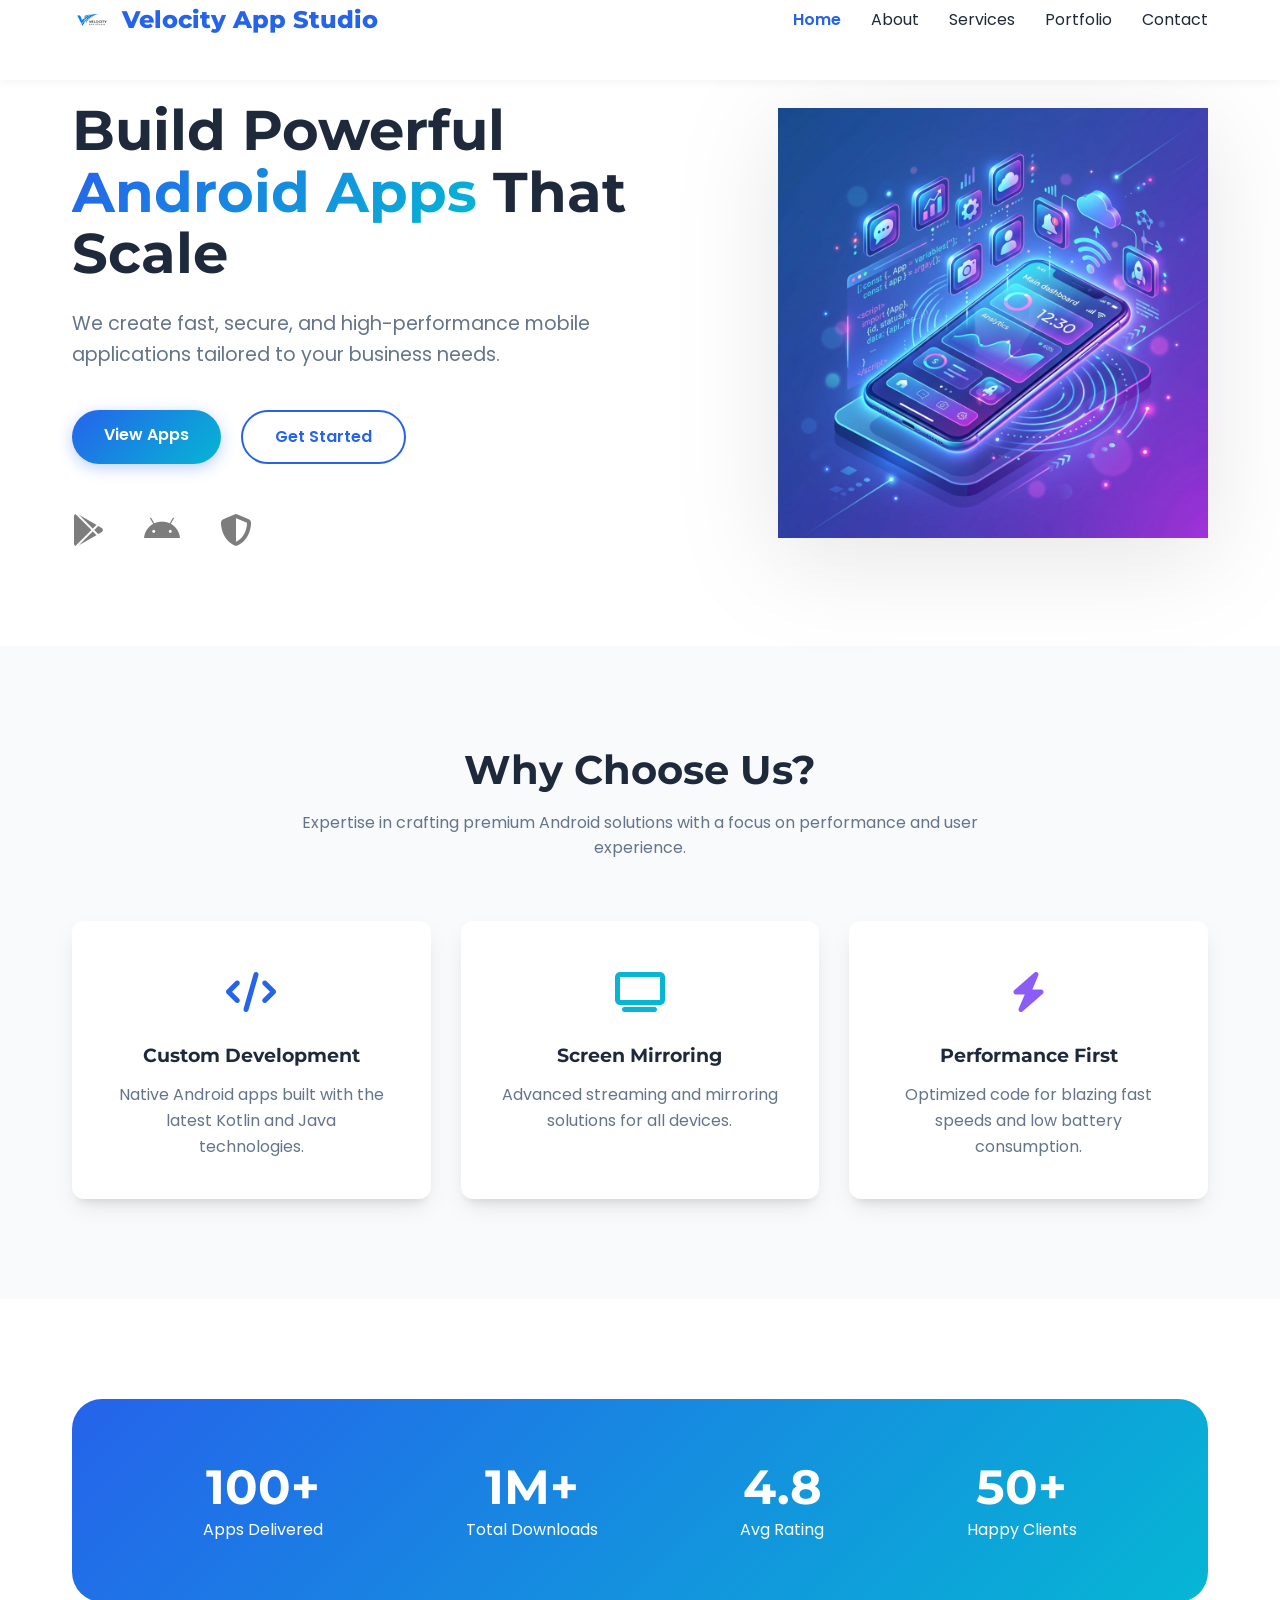
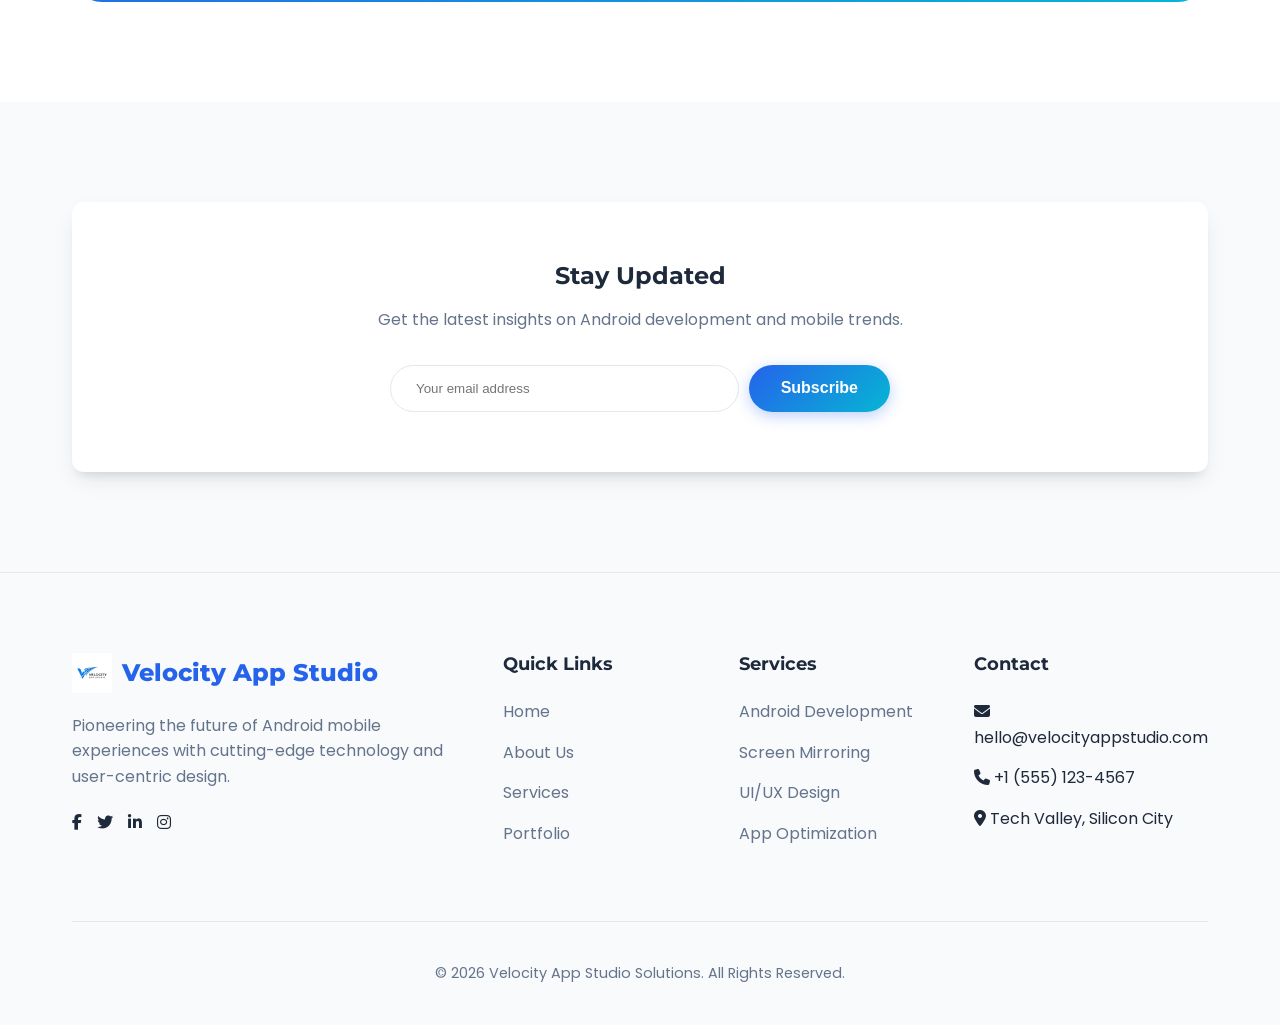
==== index.html @ 6c895ee3 "Initial commit for Velocity App Studio" ====
<!DOCTYPE html>
<html lang="en">
<head>
    <meta charset="UTF-8">
    <meta name="viewport" content="width=device-width, initial-scale=1.0">
    <title>Velocity App Studio | Premium Android App Development Solutions</title>
    <meta name="description" content="We create fast, secure, and high-performance Android applications. Specialists in mobile utility apps and screen mirroring solutions.">
    
    <!-- Fonts -->
    <link rel="preconnect" href="https://fonts.googleapis.com">
    <link rel="preconnect" href="https://fonts.gstatic.com" crossorigin>
    <link href="https://fonts.googleapis.com/css2?family=Montserrat:wght@700;800&family=Poppins:wght@300;400;500;600&display=swap" rel="stylesheet">
    
    <!-- Styles -->
    <link rel="stylesheet" href="css/style.css">
    
    <!-- Icons -->
    <link rel="stylesheet" href="https://cdnjs.cloudflare.com/ajax/libs/font-awesome/6.4.0/css/all.min.css">
</head>
<body>

    <header>
        <div class="container">
            <nav>
                <a href="index.html" class="logo">
                    <img src="images/logo.png" alt="Velocity App Studio Logo">
                    <span>Velocity App Studio</span>
                </a>
                <ul class="nav-links">
                    <li><a href="index.html" class="active">Home</a></li>
                    <li><a href="about.html">About</a></li>
                    <li><a href="services.html">Services</a></li>
                    <li><a href="portfolio.html">Portfolio</a></li>
                    <li><a href="contact.html">Contact</a></li>
                </ul>
                <div class="mobile-toggle">
                    <i class="fas fa-bars"></i>
                </div>
            </nav>
        </div>
    </header>

    <main>
        <!-- Hero Section -->
        <section class="hero section">
            <div class="container">
                <div class="hero-grid" style="display: grid; grid-template-columns: 1.2fr 0.8fr; align-items: center; gap: 60px;">
                    <div class="hero-content">
                        <h1 style="font-size: 3.5rem; margin-bottom: 1.5rem; line-height: 1.1;">Build Powerful <span style="color: var(--primary); background: linear-gradient(135deg, var(--primary), var(--secondary)); -webkit-background-clip: text; -webkit-text-fill-color: transparent;">Android Apps</span> That Scale</h1>
                        <p style="font-size: 1.2rem; color: var(--text-muted); margin-bottom: 2.5rem; max-width: 600px;">We create fast, secure, and high-performance mobile applications tailored to your business needs.</p>
                        <div class="hero-btns" style="display: flex; gap: 20px;">
                            <a href="portfolio.html" class="btn btn-primary">View Apps</a>
                            <a href="contact.html" class="btn btn-outline">Get Started</a>
                        </div>
                        <div class="trust-badges" style="margin-top: 50px; display: flex; gap: 40px; align-items: center; filter: grayscale(1); opacity: 0.6;">
                            <i class="fab fa-google-play fa-2x"></i>
                            <i class="fab fa-android fa-2x"></i>
                            <i class="fas fa-shield-alt fa-2x"></i>
                        </div>
                    </div>
                    <div class="hero-image">
                        <img src="images/hero.png" alt="App Development Illustration" style="width: 100%; filter: drop-shadow(0 20px 50px rgba(0,0,0,0.1));">
                    </div>
                </div>
            </div>
        </section>

        <!-- Features Section -->
        <section class="features section" style="background-color: var(--bg-alt);">
            <div class="container">
                <div class="section-header" style="text-align: center; margin-bottom: 60px;">
                    <h2 style="font-size: 2.5rem; margin-bottom: 1rem;">Why Choose Us?</h2>
                    <p style="color: var(--text-muted); max-width: 700px; margin: 0 auto;">Expertise in crafting premium Android solutions with a focus on performance and user experience.</p>
                </div>
                <div class="features-grid" style="display: grid; grid-template-columns: repeat(auto-fit, minmax(280px, 1fr)); gap: 30px;">
                    <div class="feature-card reveal" style="background: white; padding: 40px; border-radius: var(--radius); box-shadow: var(--card-shadow); text-align: center;">
                        <div class="feature-icon" style="font-size: 2.5rem; color: var(--primary); margin-bottom: 20px;">
                            <i class="fas fa-code"></i>
                        </div>
                        <h3>Custom Development</h3>
                        <p style="color: var(--text-muted); margin-top: 15px;">Native Android apps built with the latest Kotlin and Java technologies.</p>
                    </div>
                    <div class="feature-card reveal" style="background: white; padding: 40px; border-radius: var(--radius); box-shadow: var(--card-shadow); text-align: center;">
                        <div class="feature-icon" style="font-size: 2.5rem; color: var(--secondary); margin-bottom: 20px;">
                            <i class="fas fa-tv"></i>
                        </div>
                        <h3>Screen Mirroring</h3>
                        <p style="color: var(--text-muted); margin-top: 15px;">Advanced streaming and mirroring solutions for all devices.</p>
                    </div>
                    <div class="feature-card reveal" style="background: white; padding: 40px; border-radius: var(--radius); box-shadow: var(--card-shadow); text-align: center;">
                        <div class="feature-icon" style="font-size: 2.5rem; color: var(--accent); margin-bottom: 20px;">
                            <i class="fas fa-bolt"></i>
                        </div>
                        <h3>Performance First</h3>
                        <p style="color: var(--text-muted); margin-top: 15px;">Optimized code for blazing fast speeds and low battery consumption.</p>
                    </div>
                </div>
            </div>
        </section>

        <!-- Stats Section -->
        <section class="stats section">
            <div class="container">
                <div style="display: flex; justify-content: space-around; text-align: center; background: linear-gradient(135deg, var(--primary), var(--secondary)); padding: 60px; border-radius: 30px; color: white;">
                    <div class="stat-item">
                        <h2 style="font-size: 3rem; color: white;">100+</h2>
                        <p>Apps Delivered</p>
                    </div>
                    <div class="stat-item">
                        <h2 style="font-size: 3rem; color: white;">1M+</h2>
                        <p>Total Downloads</p>
                    </div>
                    <div class="stat-item">
                        <h2 style="font-size: 3rem; color: white;">4.8</h2>
                        <p>Avg Rating</p>
                    </div>
                    <div class="stat-item">
                        <h2 style="font-size: 3rem; color: white;">50+</h2>
                        <p>Happy Clients</p>
                    </div>
                </div>
            </div>
        </section>

        <!-- Newsletter -->
        <section class="newsletter section" style="background: var(--bg-alt);">
            <div class="container">
                <div style="background: white; padding: 60px; border-radius: var(--radius); box-shadow: var(--card-shadow); display: flex; flex-direction: column; align-items: center; text-align: center;">
                    <h2 style="margin-bottom: 1rem;">Stay Updated</h2>
                    <p style="color: var(--text-muted); margin-bottom: 2rem;">Get the latest insights on Android development and mobile trends.</p>
                    <form style="display: flex; gap: 10px; width: 100%; max-width: 500px;">
                        <input type="email" placeholder="Your email address" style="flex: 1; padding: 15px 25px; border-radius: 50px; border: 1px solid #e2e8f0; outline: none;">
                        <button type="submit" class="btn btn-primary">Subscribe</button>
                    </form>
                </div>
            </div>
        </section>
    </main>

    <footer>
        <div class="container">
            <div class="footer-grid">
                <div class="footer-brand">
                    <a href="index.html" class="logo">
                        <img src="images/logo.png" alt="Velocity App Studio Logo">
                        <span>Velocity App Studio</span>
                    </a>
                    <p>Pioneering the future of Android mobile experiences with cutting-edge technology and user-centric design.</p>
                    <div class="social-links" style="display: flex; gap: 15px;">
                        <a href="#"><i class="fab fa-facebook-f"></i></a>
                        <a href="#"><i class="fab fa-twitter"></i></a>
                        <a href="#"><i class="fab fa-linkedin-in"></i></a>
                        <a href="#"><i class="fab fa-instagram"></i></a>
                    </div>
                </div>
                <div class="footer-links">
                    <h4>Quick Links</h4>
                    <ul>
                        <li><a href="index.html">Home</a></li>
                        <li><a href="about.html">About Us</a></li>
                        <li><a href="services.html">Services</a></li>
                        <li><a href="portfolio.html">Portfolio</a></li>
                    </ul>
                </div>
                <div class="footer-links">
                    <h4>Services</h4>
                    <ul>
                        <li><a href="#">Android Development</a></li>
                        <li><a href="#">Screen Mirroring</a></li>
                        <li><a href="#">UI/UX Design</a></li>
                        <li><a href="#">App Optimization</a></li>
                    </ul>
                </div>
                <div class="footer-links">
                    <h4>Contact</h4>
                    <ul>
                        <li><i class="fas fa-envelope"></i> hello@velocityappstudio.com</li>
                        <li><i class="fas fa-phone"></i> +1 (555) 123-4567</li>
                        <li><i class="fas fa-map-marker-alt"></i> Tech Valley, Silicon City</li>
                    </ul>
                </div>
            </div>
            <div class="footer-bottom">
                <p>&copy; 2026 Velocity App Studio Solutions. All Rights Reserved.</p>
            </div>
        </div>
    </footer>

    <script src="js/main.js"></script>
</body>
</html>
---- css/style.css ----
/* 
  Velocity App Studio - Modern App Development Agency
  Design System & Global Styles
*/

:root {
    --primary: #2563eb;
    --primary-dark: #1d4ed8;
    --secondary: #06b6d4;
    --accent: #8b5cf6;
    --bg-light: #ffffff;
    --bg-alt: #f8fafc;
    --text-main: #1e293b;
    --text-muted: #64748b;
    --white: #ffffff;
    --card-shadow: 0 10px 25px -5px rgba(0, 0, 0, 0.1), 0 8px 10px -6px rgba(0, 0, 0, 0.1);
    --header-height: 80px;
    --radius: 12px;
    --font-heading: 'Montserrat', sans-serif;
    --font-body: 'Poppins', sans-serif;
    --transition: all 0.3s cubic-bezier(0.4, 0, 0.2, 1);
}

* {
    margin: 0;
    padding: 0;
    box-sizing: border-box;
}

html {
    scroll-behavior: smooth;
}

body {
    font-family: var(--font-body);
    color: var(--text-main);
    background-color: var(--bg-light);
    line-height: 1.6;
    overflow-x: hidden;
}

h1, h2, h3, h4, h5, h6 {
    font-family: var(--font-heading);
    font-weight: 700;
    color: var(--text-main);
    line-height: 1.2;
}

a {
    text-decoration: none;
    color: inherit;
    transition: var(--transition);
}

ul {
    list-style: none;
}

img {
    max-width: 100%;
    height: auto;
    display: block;
}

.container {
    max-width: 1200px;
    margin: 0 auto;
    padding: 0 2rem;
}

.section {
    padding: 100px 0;
}

.btn {
    display: inline-block;
    padding: 12px 32px;
    border-radius: 50px;
    font-weight: 600;
    cursor: pointer;
    transition: var(--transition);
    border: none;
    font-size: 1rem;
}

.btn-primary {
    background: linear-gradient(135deg, var(--primary), var(--secondary));
    color: var(--white);
    box-shadow: 0 4px 15px rgba(37, 99, 235, 0.3);
}

.btn-primary:hover {
    transform: translateY(-2px);
    box-shadow: 0 8px 20px rgba(37, 99, 235, 0.4);
}

.btn-outline {
    background: transparent;
    border: 2px solid var(--primary);
    color: var(--primary);
}

.btn-outline:hover {
    background: var(--primary);
    color: var(--white);
}

/* Navbar */
header {
    height: var(--header-height);
    background: rgba(255, 255, 255, 0.9);
    backdrop-filter: blur(10px);
    position: fixed;
    top: 0;
    left: 0;
    width: 100%;
    z-index: 1000;
    box-shadow: 0 2px 10px rgba(0,0,0,0.05);
}

nav {
    display: flex;
    justify-content: space-between;
    align-items: center;
    height: 100%;
}

.logo {
    display: flex;
    align-items: center;
    gap: 10px;
    font-size: 1.5rem;
    font-weight: 800;
    color: var(--primary);
    font-family: var(--font-heading);
}

.logo img {
    height: 40px;
}

.nav-links {
    display: flex;
    gap: 30px;
}

.nav-links a:hover {
    color: var(--primary);
}

.nav-links a.active {
    color: var(--primary);
    font-weight: 600;
}

.mobile-toggle {
    display: none;
}

/* Footer */
footer {
    background: var(--bg-alt);
    padding: 80px 0 40px;
    border-top: 1px solid #e2e8f0;
}

.footer-grid {
    display: grid;
    grid-template-columns: 2fr 1fr 1fr 1fr;
    gap: 40px;
    margin-bottom: 60px;
}

.footer-brand p {
    margin: 20px 0;
    color: var(--text-muted);
}

.footer-links h4 {
    margin-bottom: 25px;
    font-size: 1.1rem;
}

.footer-links ul li {
    margin-bottom: 15px;
}

.footer-links ul li a {
    color: var(--text-muted);
}

.footer-links ul li a:hover {
    color: var(--primary);
    padding-left: 5px;
}

.footer-bottom {
    text-align: center;
    padding-top: 40px;
    border-top: 1px solid #e2e8f0;
    color: var(--text-muted);
    font-size: 0.9rem;
}

/* Animations */
.reveal {
    opacity: 0;
    transform: translateY(30px);
    transition: all 0.8s ease-out;
}

.reveal.active {
    opacity: 1;
    transform: translateY(0);
}

@media (max-width: 768px) {
    .nav-links {
        display: none;
    }
    
    .mobile-toggle {
        display: block;
        font-size: 1.5rem;
    }

    .footer-grid {
        grid-template-columns: 1fr 1fr;
    }
}

@media (max-width: 480px) {
    .footer-grid {
        grid-template-columns: 1fr;
    }
}
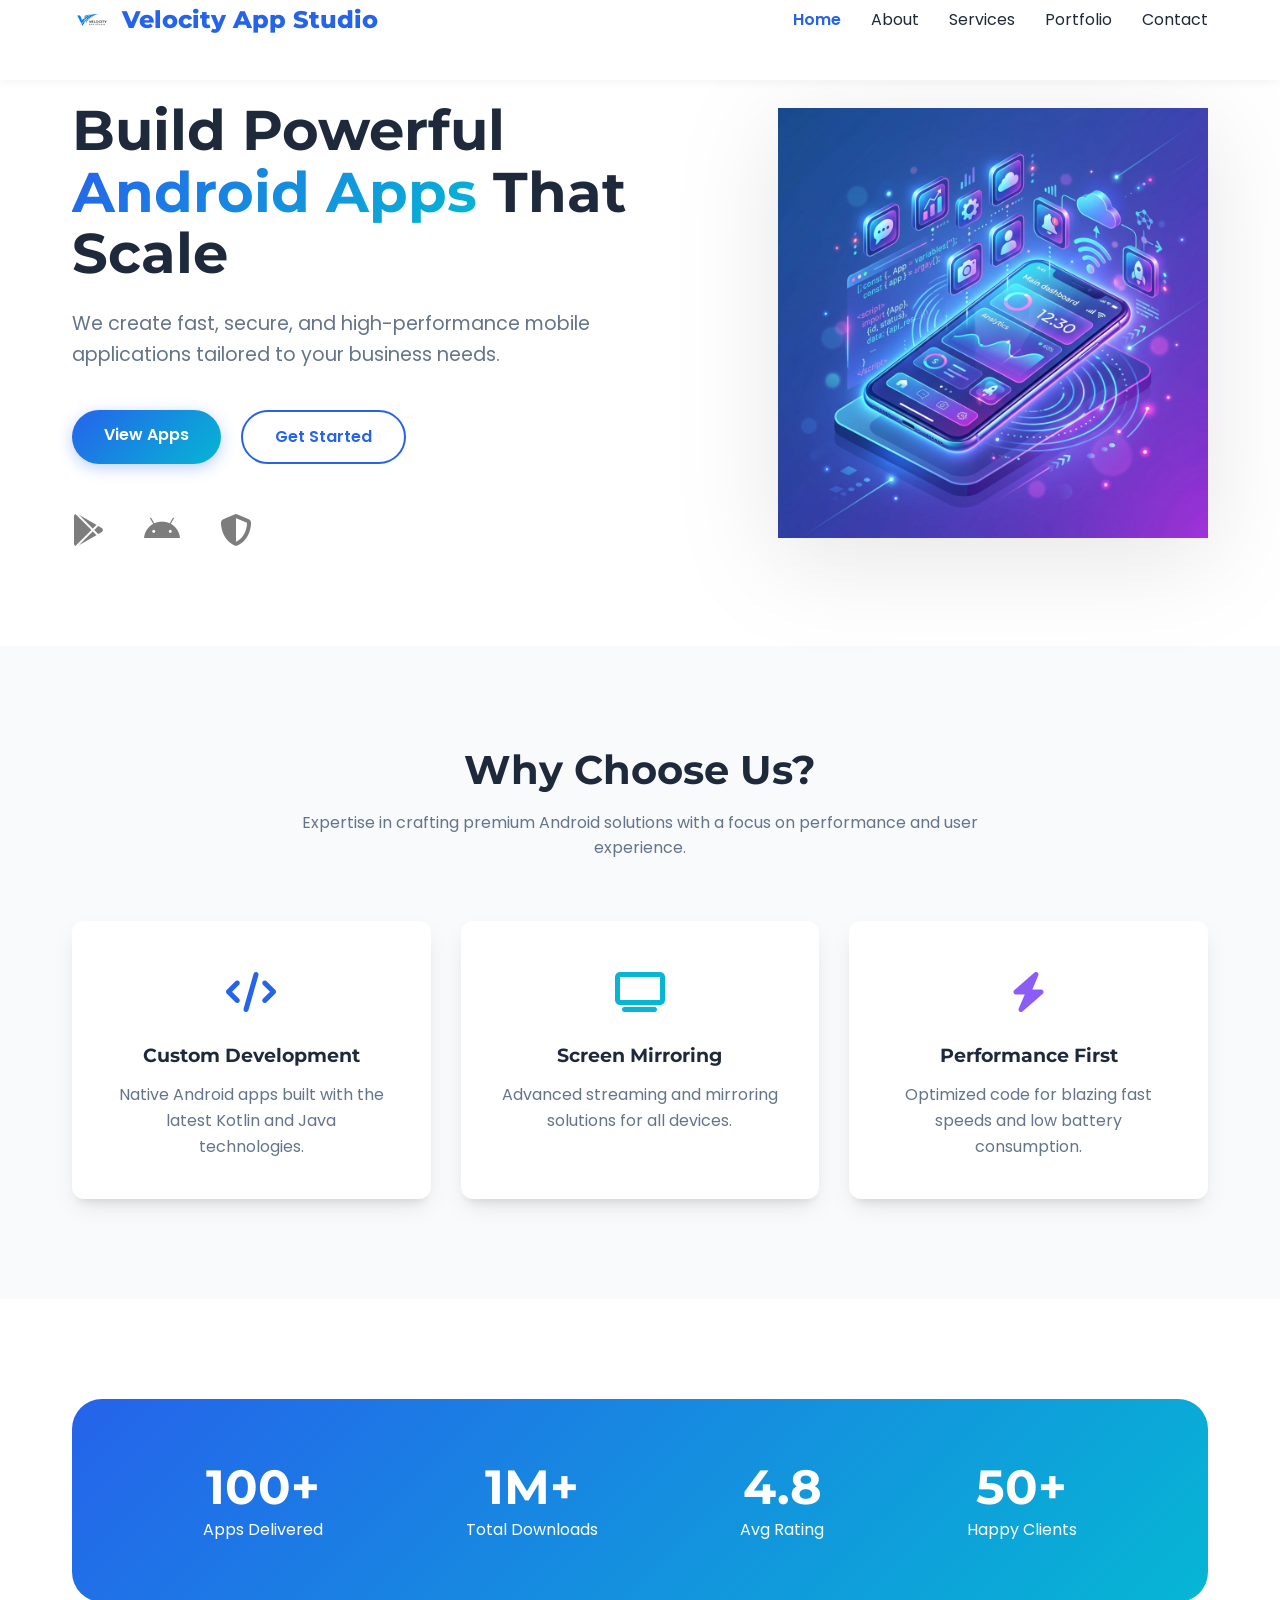
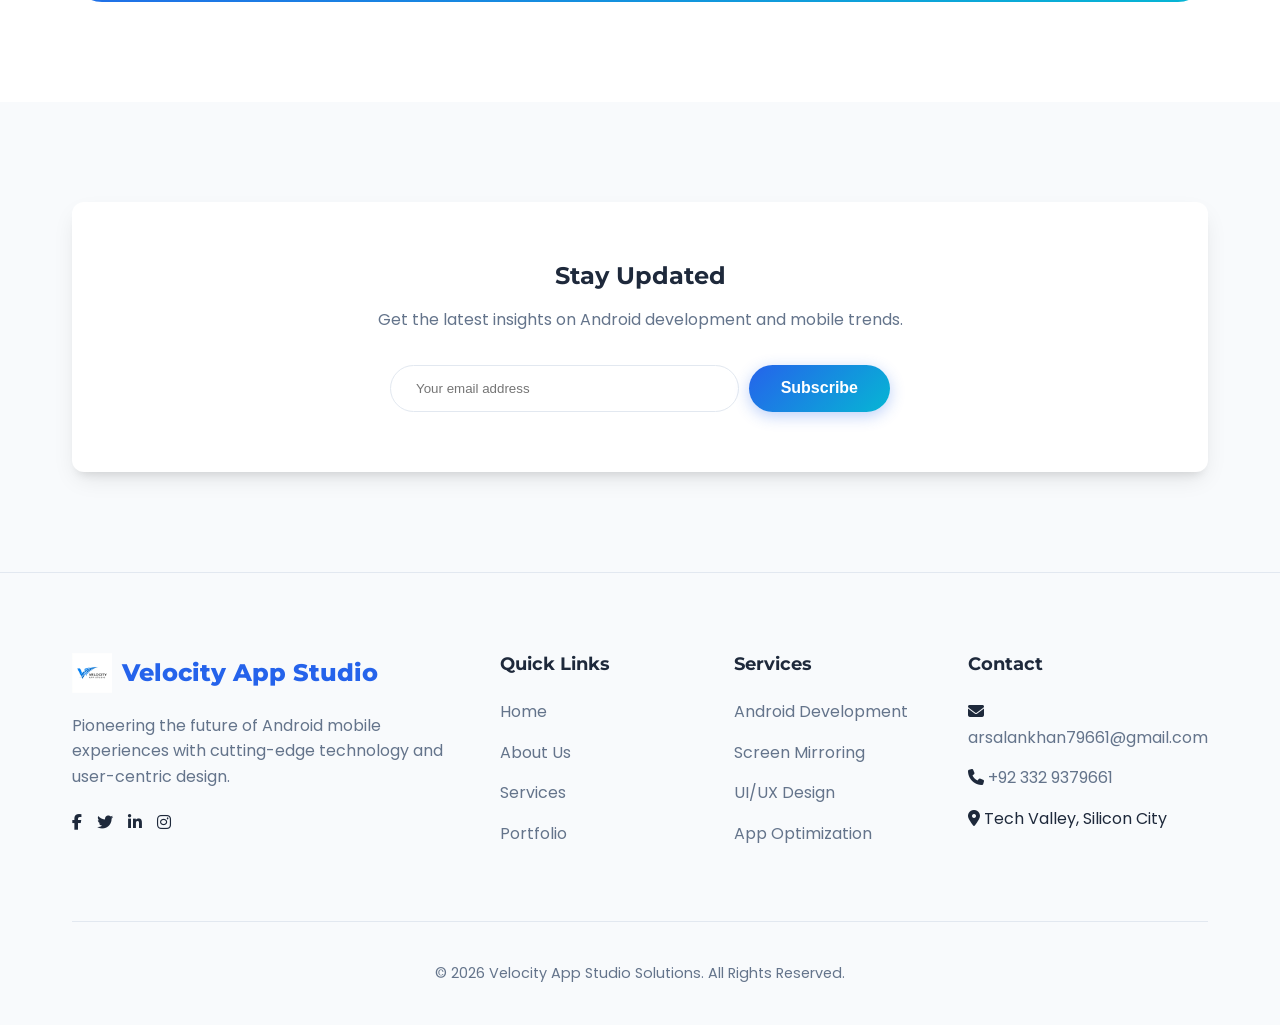
==== commit db4b231a: "Update contact information with actual details and WhatsApp links" ====
--- a/index.html
+++ b/index.html
@@ -174,8 +174,8 @@
                 <div class="footer-links">
                     <h4>Contact</h4>
                     <ul>
-                        <li><i class="fas fa-envelope"></i> hello@velocityappstudio.com</li>
-                        <li><i class="fas fa-phone"></i> +1 (555) 123-4567</li>
+                        <li><i class="fas fa-envelope"></i> <a href="mailto:arsalankhan79661@gmail.com">arsalankhan79661@gmail.com</a></li>
+                        <li><i class="fas fa-phone"></i> <a href="https://wa.me/923329379661">+92 332 9379661</a></li>
                         <li><i class="fas fa-map-marker-alt"></i> Tech Valley, Silicon City</li>
                     </ul>
                 </div>
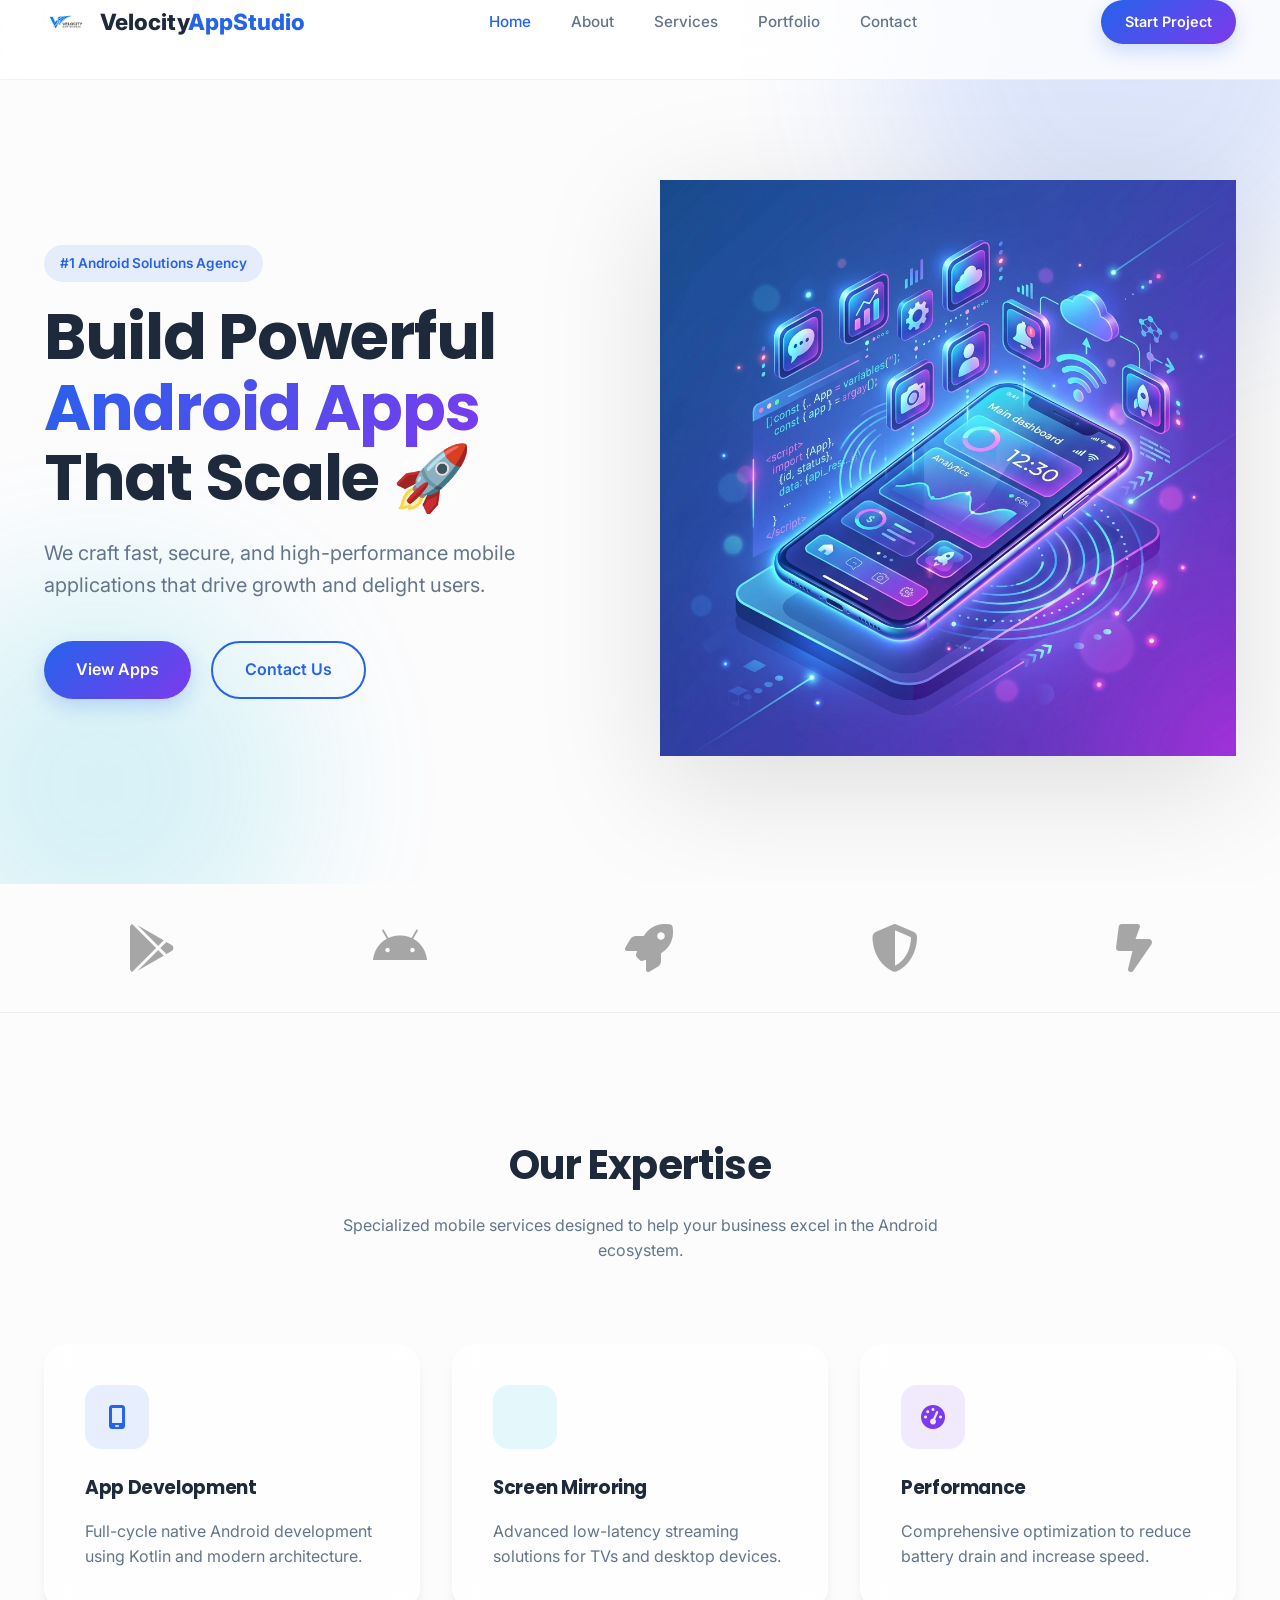
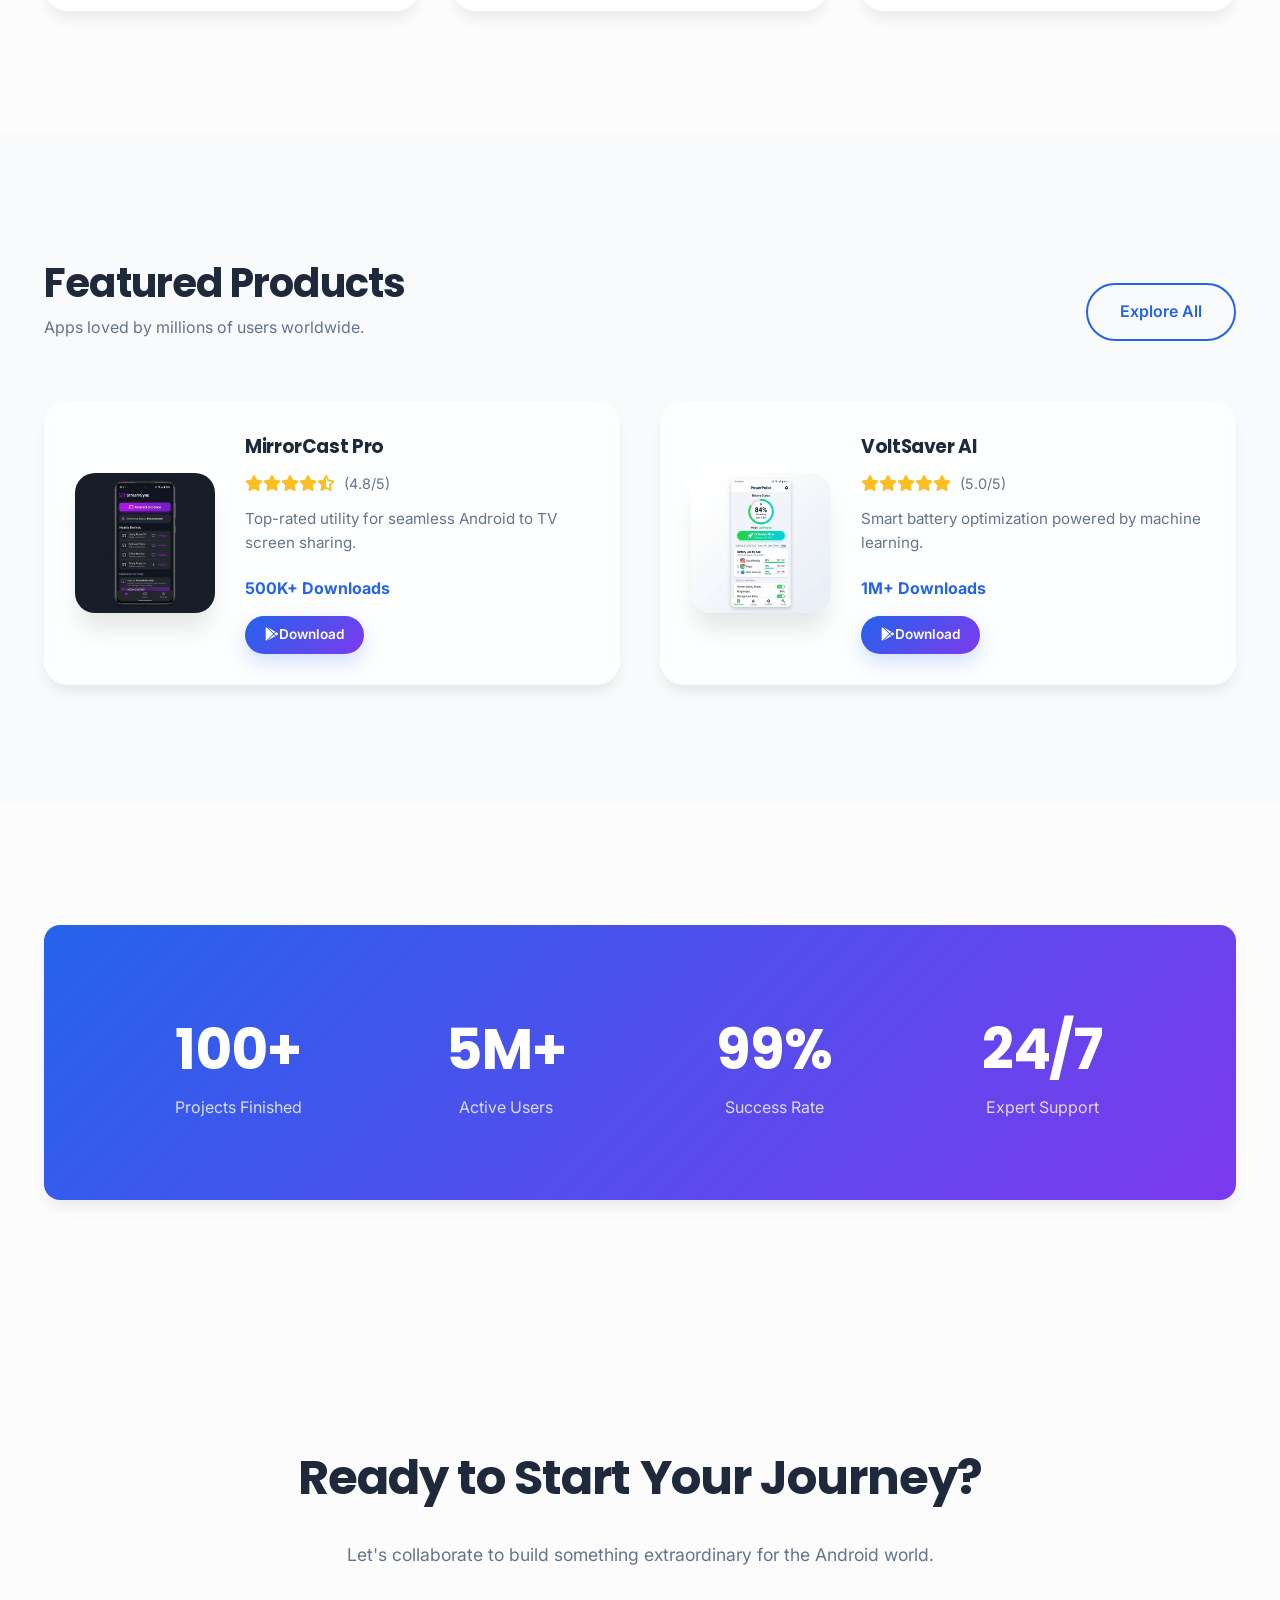
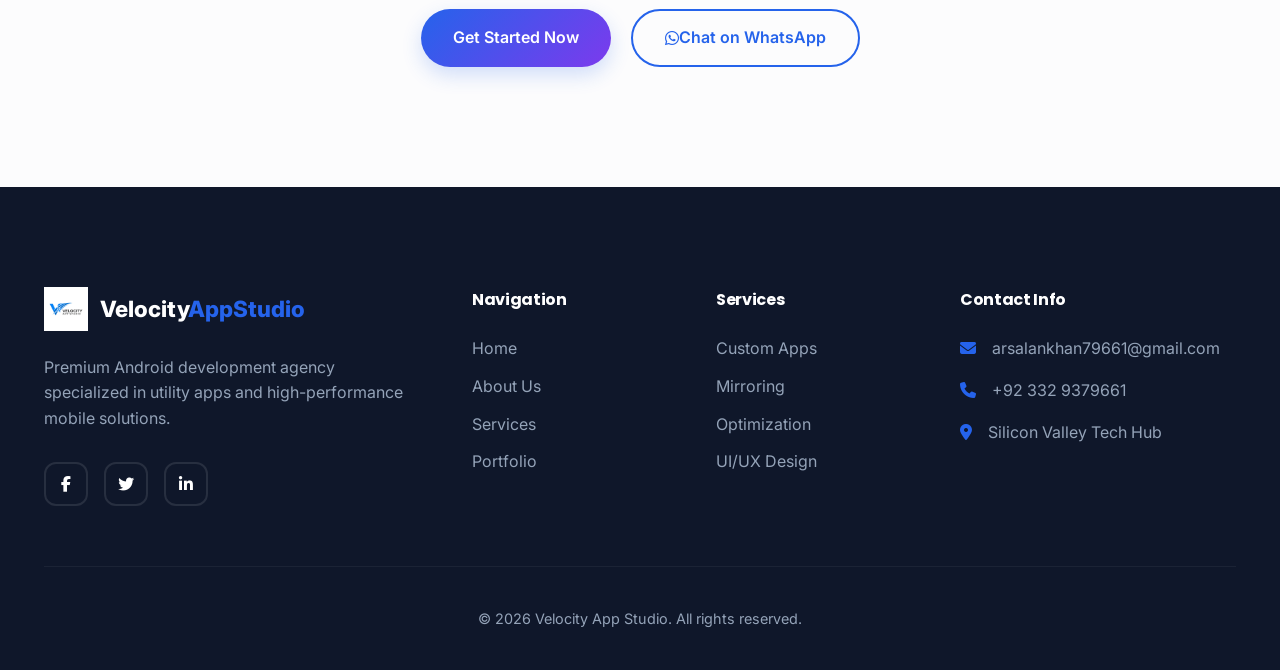
==== commit 52441119: "UI/UX Redesign v2.0: Premium Glassmorphism, Advanced Animations, and Enhanced Mobile Layout" ====
--- a/index.html
+++ b/index.html
@@ -3,18 +3,11 @@
 <head>
     <meta charset="UTF-8">
     <meta name="viewport" content="width=device-width, initial-scale=1.0">
-    <title>Velocity App Studio | Premium Android App Development Solutions</title>
-    <meta name="description" content="We create fast, secure, and high-performance Android applications. Specialists in mobile utility apps and screen mirroring solutions.">
-    
-    <!-- Fonts -->
-    <link rel="preconnect" href="https://fonts.googleapis.com">
-    <link rel="preconnect" href="https://fonts.gstatic.com" crossorigin>
-    <link href="https://fonts.googleapis.com/css2?family=Montserrat:wght@700;800&family=Poppins:wght@300;400;500;600&display=swap" rel="stylesheet">
+    <title>Velocity App Studio | Elite Android Development</title>
+    <meta name="description" content="Build powerful, scalable Android applications with Velocity App Studio. Elite mobile solutions, screen mirroring experts, and performance optimization.">
     
     <!-- Styles -->
     <link rel="stylesheet" href="css/style.css">
-    
-    <!-- Icons -->
     <link rel="stylesheet" href="https://cdnjs.cloudflare.com/ajax/libs/font-awesome/6.4.0/css/all.min.css">
 </head>
 <body>
@@ -24,7 +17,7 @@
             <nav>
                 <a href="index.html" class="logo">
                     <img src="images/logo.png" alt="Velocity App Studio Logo">
-                    <span>Velocity App Studio</span>
+                    <span>Velocity<span style="color: var(--primary);">AppStudio</span></span>
                 </a>
                 <ul class="nav-links">
                     <li><a href="index.html" class="active">Home</a></li>
@@ -33,105 +26,157 @@
                     <li><a href="portfolio.html">Portfolio</a></li>
                     <li><a href="contact.html">Contact</a></li>
                 </ul>
-                <div class="mobile-toggle">
-                    <i class="fas fa-bars"></i>
-                </div>
+                <a href="contact.html" class="btn btn-primary" style="padding: 10px 24px; font-size: 0.9rem;">Start Project</a>
             </nav>
         </div>
     </header>
 
     <main>
         <!-- Hero Section -->
-        <section class="hero section">
-            <div class="container">
-                <div class="hero-grid" style="display: grid; grid-template-columns: 1.2fr 0.8fr; align-items: center; gap: 60px;">
-                    <div class="hero-content">
-                        <h1 style="font-size: 3.5rem; margin-bottom: 1.5rem; line-height: 1.1;">Build Powerful <span style="color: var(--primary); background: linear-gradient(135deg, var(--primary), var(--secondary)); -webkit-background-clip: text; -webkit-text-fill-color: transparent;">Android Apps</span> That Scale</h1>
-                        <p style="font-size: 1.2rem; color: var(--text-muted); margin-bottom: 2.5rem; max-width: 600px;">We create fast, secure, and high-performance mobile applications tailored to your business needs.</p>
+        <section class="hero">
+            <div class="hero-bg-shapes">
+                <div class="shape shape-1"></div>
+                <div class="shape shape-2"></div>
+            </div>
+            <div class="container">
+                <div class="grid-2">
+                    <div class="hero-content reveal">
+                        <span style="background: rgba(37, 99, 235, 0.1); color: var(--primary); padding: 8px 16px; border-radius: 50px; font-weight: 600; font-size: 0.85rem; margin-bottom: 20px; display: inline-block;">#1 Android Solutions Agency</span>
+                        <h1 style="font-size: 4rem; line-height: 1.1; margin-bottom: 24px;">Build Powerful <span class="text-gradient">Android Apps</span> That Scale 🚀</h1>
+                        <p style="font-size: 1.25rem; color: var(--text-muted); margin-bottom: 40px; max-width: 550px;">We craft fast, secure, and high-performance mobile applications that drive growth and delight users.</p>
                         <div class="hero-btns" style="display: flex; gap: 20px;">
                             <a href="portfolio.html" class="btn btn-primary">View Apps</a>
-                            <a href="contact.html" class="btn btn-outline">Get Started</a>
-                        </div>
-                        <div class="trust-badges" style="margin-top: 50px; display: flex; gap: 40px; align-items: center; filter: grayscale(1); opacity: 0.6;">
-                            <i class="fab fa-google-play fa-2x"></i>
-                            <i class="fab fa-android fa-2x"></i>
-                            <i class="fas fa-shield-alt fa-2x"></i>
-                        </div>
-                    </div>
-                    <div class="hero-image">
-                        <img src="images/hero.png" alt="App Development Illustration" style="width: 100%; filter: drop-shadow(0 20px 50px rgba(0,0,0,0.1));">
-                    </div>
-                </div>
-            </div>
-        </section>
-
-        <!-- Features Section -->
-        <section class="features section" style="background-color: var(--bg-alt);">
-            <div class="container">
-                <div class="section-header" style="text-align: center; margin-bottom: 60px;">
-                    <h2 style="font-size: 2.5rem; margin-bottom: 1rem;">Why Choose Us?</h2>
-                    <p style="color: var(--text-muted); max-width: 700px; margin: 0 auto;">Expertise in crafting premium Android solutions with a focus on performance and user experience.</p>
-                </div>
-                <div class="features-grid" style="display: grid; grid-template-columns: repeat(auto-fit, minmax(280px, 1fr)); gap: 30px;">
-                    <div class="feature-card reveal" style="background: white; padding: 40px; border-radius: var(--radius); box-shadow: var(--card-shadow); text-align: center;">
-                        <div class="feature-icon" style="font-size: 2.5rem; color: var(--primary); margin-bottom: 20px;">
-                            <i class="fas fa-code"></i>
-                        </div>
-                        <h3>Custom Development</h3>
-                        <p style="color: var(--text-muted); margin-top: 15px;">Native Android apps built with the latest Kotlin and Java technologies.</p>
-                    </div>
-                    <div class="feature-card reveal" style="background: white; padding: 40px; border-radius: var(--radius); box-shadow: var(--card-shadow); text-align: center;">
-                        <div class="feature-icon" style="font-size: 2.5rem; color: var(--secondary); margin-bottom: 20px;">
-                            <i class="fas fa-tv"></i>
+                            <a href="contact.html" class="btn btn-outline">Contact Us</a>
+                        </div>
+                    </div>
+                    <div class="hero-visual reveal" style="position: relative;">
+                        <img src="images/hero.png" alt="App Development" style="width: 100%; filter: drop-shadow(0 30px 60px rgba(0,0,0,0.12));">
+                    </div>
+                </div>
+            </div>
+        </section>
+
+        <!-- Trust Bar -->
+        <section style="padding: 40px 0; border-bottom: 1px solid rgba(0,0,0,0.05);">
+            <div class="container">
+                <div style="display: flex; justify-content: space-around; align-items: center; opacity: 0.4; filter: grayscale(1); flex-wrap: wrap; gap: 30px;">
+                    <i class="fab fa-google-play fa-3x"></i>
+                    <i class="fab fa-android fa-3x"></i>
+                    <i class="fas fa-rocket fa-3x"></i>
+                    <i class="fas fa-shield-halved fa-3x"></i>
+                    <i class="fas fa-bolt-lightning fa-3x"></i>
+                </div>
+            </div>
+        </section>
+
+        <!-- Services Preview -->
+        <section class="section">
+            <div class="container">
+                <div style="text-align: center; margin-bottom: 80px;">
+                    <h2 style="font-size: 2.5rem; margin-bottom: 16px;">Our Expertise</h2>
+                    <p style="color: var(--text-muted); max-width: 600px; margin: 0 auto;">Specialized mobile services designed to help your business excel in the Android ecosystem.</p>
+                </div>
+                <div class="grid-3">
+                    <div class="card glass-card reveal">
+                        <div class="icon-box" style="background: rgba(37, 99, 235, 0.1); color: var(--primary);">
+                            <i class="fas fa-mobile-screen"></i>
+                        </div>
+                        <h3>App Development</h3>
+                        <p style="color: var(--text-muted); margin-top: 16px;">Full-cycle native Android development using Kotlin and modern architecture.</p>
+                    </div>
+                    <div class="card glass-card reveal">
+                        <div class="icon-box" style="background: rgba(6, 182, 212, 0.1); color: var(--accent);">
+                            <i class="fas fa-cast"></i>
                         </div>
                         <h3>Screen Mirroring</h3>
-                        <p style="color: var(--text-muted); margin-top: 15px;">Advanced streaming and mirroring solutions for all devices.</p>
-                    </div>
-                    <div class="feature-card reveal" style="background: white; padding: 40px; border-radius: var(--radius); box-shadow: var(--card-shadow); text-align: center;">
-                        <div class="feature-icon" style="font-size: 2.5rem; color: var(--accent); margin-bottom: 20px;">
-                            <i class="fas fa-bolt"></i>
-                        </div>
-                        <h3>Performance First</h3>
-                        <p style="color: var(--text-muted); margin-top: 15px;">Optimized code for blazing fast speeds and low battery consumption.</p>
+                        <p style="color: var(--text-muted); margin-top: 16px;">Advanced low-latency streaming solutions for TVs and desktop devices.</p>
+                    </div>
+                    <div class="card glass-card reveal">
+                        <div class="icon-box" style="background: rgba(124, 58, 237, 0.1); color: var(--secondary);">
+                            <i class="fas fa-gauge-high"></i>
+                        </div>
+                        <h3>Performance</h3>
+                        <p style="color: var(--text-muted); margin-top: 16px;">Comprehensive optimization to reduce battery drain and increase speed.</p>
+                    </div>
+                </div>
+            </div>
+        </section>
+
+        <!-- App Showcase -->
+        <section class="section" style="background: #f8fafc;">
+            <div class="container">
+                <div style="display: flex; justify-content: space-between; align-items: flex-end; margin-bottom: 60px;">
+                    <div>
+                        <h2 style="font-size: 2.5rem;">Featured Products</h2>
+                        <p style="color: var(--text-muted);">Apps loved by millions of users worldwide.</p>
+                    </div>
+                    <a href="portfolio.html" class="btn btn-outline">Explore All</a>
+                </div>
+                <div class="grid-2">
+                    <div class="card glass-card reveal" style="display: flex; gap: 30px; align-items: center; padding: 30px;">
+                        <img src="images/app1.png" alt="MirrorCast" style="width: 140px; border-radius: 20px; box-shadow: var(--shadow-lg);">
+                        <div>
+                            <h3>MirrorCast Pro</h3>
+                            <div style="color: #fbbf24; margin: 10px 0;">
+                                <i class="fas fa-star"></i><i class="fas fa-star"></i><i class="fas fa-star"></i><i class="fas fa-star"></i><i class="fas fa-star-half-alt"></i>
+                                <span style="color: var(--text-muted); font-size: 0.9rem; margin-left: 5px;">(4.8/5)</span>
+                            </div>
+                            <p style="color: var(--text-muted); font-size: 0.95rem; margin-bottom: 20px;">Top-rated utility for seamless Android to TV screen sharing.</p>
+                            <span style="font-weight: 700; color: var(--primary); display: block; margin-bottom: 15px;">500K+ Downloads</span>
+                            <a href="#" class="btn btn-primary" style="padding: 8px 20px; font-size: 0.85rem;"><i class="fab fa-google-play"></i> Download</a>
+                        </div>
+                    </div>
+                    <div class="card glass-card reveal" style="display: flex; gap: 30px; align-items: center; padding: 30px;">
+                        <img src="images/app2.png" alt="VoltSaver" style="width: 140px; border-radius: 20px; box-shadow: var(--shadow-lg);">
+                        <div>
+                            <h3>VoltSaver AI</h3>
+                            <div style="color: #fbbf24; margin: 10px 0;">
+                                <i class="fas fa-star"></i><i class="fas fa-star"></i><i class="fas fa-star"></i><i class="fas fa-star"></i><i class="fas fa-star"></i>
+                                <span style="color: var(--text-muted); font-size: 0.9rem; margin-left: 5px;">(5.0/5)</span>
+                            </div>
+                            <p style="color: var(--text-muted); font-size: 0.95rem; margin-bottom: 20px;">Smart battery optimization powered by machine learning.</p>
+                            <span style="font-weight: 700; color: var(--primary); display: block; margin-bottom: 15px;">1M+ Downloads</span>
+                            <a href="#" class="btn btn-primary" style="padding: 8px 20px; font-size: 0.85rem;"><i class="fab fa-google-play"></i> Download</a>
+                        </div>
                     </div>
                 </div>
             </div>
         </section>
 
         <!-- Stats Section -->
-        <section class="stats section">
-            <div class="container">
-                <div style="display: flex; justify-content: space-around; text-align: center; background: linear-gradient(135deg, var(--primary), var(--secondary)); padding: 60px; border-radius: 30px; color: white;">
-                    <div class="stat-item">
-                        <h2 style="font-size: 3rem; color: white;">100+</h2>
-                        <p>Apps Delivered</p>
-                    </div>
-                    <div class="stat-item">
-                        <h2 style="font-size: 3rem; color: white;">1M+</h2>
-                        <p>Total Downloads</p>
-                    </div>
-                    <div class="stat-item">
-                        <h2 style="font-size: 3rem; color: white;">4.8</h2>
-                        <p>Avg Rating</p>
-                    </div>
-                    <div class="stat-item">
-                        <h2 style="font-size: 3rem; color: white;">50+</h2>
-                        <p>Happy Clients</p>
-                    </div>
-                </div>
-            </div>
-        </section>
-
-        <!-- Newsletter -->
-        <section class="newsletter section" style="background: var(--bg-alt);">
-            <div class="container">
-                <div style="background: white; padding: 60px; border-radius: var(--radius); box-shadow: var(--card-shadow); display: flex; flex-direction: column; align-items: center; text-align: center;">
-                    <h2 style="margin-bottom: 1rem;">Stay Updated</h2>
-                    <p style="color: var(--text-muted); margin-bottom: 2rem;">Get the latest insights on Android development and mobile trends.</p>
-                    <form style="display: flex; gap: 10px; width: 100%; max-width: 500px;">
-                        <input type="email" placeholder="Your email address" style="flex: 1; padding: 15px 25px; border-radius: 50px; border: 1px solid #e2e8f0; outline: none;">
-                        <button type="submit" class="btn btn-primary">Subscribe</button>
-                    </form>
+        <section class="section">
+            <div class="container">
+                <div class="glass-card" style="padding: 80px; text-align: center; background: var(--primary-gradient); color: white; border: none;">
+                    <div style="display: grid; grid-template-columns: repeat(auto-fit, minmax(200px, 1fr)); gap: 40px;">
+                        <div>
+                            <h2 style="font-size: 3.5rem; color: white;">100+</h2>
+                            <p style="opacity: 0.8;">Projects Finished</p>
+                        </div>
+                        <div>
+                            <h2 style="font-size: 3.5rem; color: white;">5M+</h2>
+                            <p style="opacity: 0.8;">Active Users</p>
+                        </div>
+                        <div>
+                            <h2 style="font-size: 3.5rem; color: white;">99%</h2>
+                            <p style="opacity: 0.8;">Success Rate</p>
+                        </div>
+                        <div>
+                            <h2 style="font-size: 3.5rem; color: white;">24/7</h2>
+                            <p style="opacity: 0.8;">Expert Support</p>
+                        </div>
+                    </div>
+                </div>
+            </div>
+        </section>
+
+        <!-- CTA -->
+        <section class="section">
+            <div class="container" style="text-align: center;">
+                <h2 style="font-size: 3rem; margin-bottom: 24px;">Ready to Start Your Journey?</h2>
+                <p style="color: var(--text-muted); margin-bottom: 40px; font-size: 1.1rem;">Let's collaborate to build something extraordinary for the Android world.</p>
+                <div style="display: flex; gap: 20px; justify-content: center;">
+                    <a href="contact.html" class="btn btn-primary">Get Started Now</a>
+                    <a href="https://wa.me/923329379661" class="btn btn-outline"><i class="fab fa-whatsapp"></i> Chat on WhatsApp</a>
                 </div>
             </div>
         </section>
@@ -139,49 +184,48 @@
 
     <footer>
         <div class="container">
-            <div class="footer-grid">
-                <div class="footer-brand">
-                    <a href="index.html" class="logo">
-                        <img src="images/logo.png" alt="Velocity App Studio Logo">
-                        <span>Velocity App Studio</span>
+            <div style="display: grid; grid-template-columns: 2fr 1fr 1fr 1.5fr; gap: 60px; margin-bottom: 60px;">
+                <div>
+                    <a href="index.html" class="logo" style="color: white; margin-bottom: 24px;">
+                        <img src="images/logo.png" alt="Logo">
+                        <span>Velocity<span style="color: var(--primary);">AppStudio</span></span>
                     </a>
-                    <p>Pioneering the future of Android mobile experiences with cutting-edge technology and user-centric design.</p>
-                    <div class="social-links" style="display: flex; gap: 15px;">
-                        <a href="#"><i class="fab fa-facebook-f"></i></a>
-                        <a href="#"><i class="fab fa-twitter"></i></a>
-                        <a href="#"><i class="fab fa-linkedin-in"></i></a>
-                        <a href="#"><i class="fab fa-instagram"></i></a>
-                    </div>
-                </div>
-                <div class="footer-links">
-                    <h4>Quick Links</h4>
-                    <ul>
+                    <p style="margin-bottom: 30px;">Premium Android development agency specialized in utility apps and high-performance mobile solutions.</p>
+                    <div style="display: flex; gap: 16px;">
+                        <a href="#" class="btn btn-outline" style="width: 44px; height: 44px; padding: 0; border-radius: 12px; border-color: rgba(255,255,255,0.1); color: white;"><i class="fab fa-facebook-f"></i></a>
+                        <a href="#" class="btn btn-outline" style="width: 44px; height: 44px; padding: 0; border-radius: 12px; border-color: rgba(255,255,255,0.1); color: white;"><i class="fab fa-twitter"></i></a>
+                        <a href="#" class="btn btn-outline" style="width: 44px; height: 44px; padding: 0; border-radius: 12px; border-color: rgba(255,255,255,0.1); color: white;"><i class="fab fa-linkedin-in"></i></a>
+                    </div>
+                </div>
+                <div>
+                    <h4>Navigation</h4>
+                    <ul style="display: grid; gap: 12px;">
                         <li><a href="index.html">Home</a></li>
                         <li><a href="about.html">About Us</a></li>
                         <li><a href="services.html">Services</a></li>
                         <li><a href="portfolio.html">Portfolio</a></li>
                     </ul>
                 </div>
-                <div class="footer-links">
+                <div>
                     <h4>Services</h4>
-                    <ul>
-                        <li><a href="#">Android Development</a></li>
-                        <li><a href="#">Screen Mirroring</a></li>
+                    <ul style="display: grid; gap: 12px;">
+                        <li><a href="#">Custom Apps</a></li>
+                        <li><a href="#">Mirroring</a></li>
+                        <li><a href="#">Optimization</a></li>
                         <li><a href="#">UI/UX Design</a></li>
-                        <li><a href="#">App Optimization</a></li>
                     </ul>
                 </div>
-                <div class="footer-links">
-                    <h4>Contact</h4>
-                    <ul>
-                        <li><i class="fas fa-envelope"></i> <a href="mailto:arsalankhan79661@gmail.com">arsalankhan79661@gmail.com</a></li>
-                        <li><i class="fas fa-phone"></i> <a href="https://wa.me/923329379661">+92 332 9379661</a></li>
-                        <li><i class="fas fa-map-marker-alt"></i> Tech Valley, Silicon City</li>
+                <div>
+                    <h4>Contact Info</h4>
+                    <ul style="display: grid; gap: 16px;">
+                        <li><i class="fas fa-envelope" style="color: var(--primary); margin-right: 12px;"></i> arsalankhan79661@gmail.com</li>
+                        <li><i class="fas fa-phone" style="color: var(--primary); margin-right: 12px;"></i> +92 332 9379661</li>
+                        <li><i class="fas fa-location-dot" style="color: var(--primary); margin-right: 12px;"></i> Silicon Valley Tech Hub</li>
                     </ul>
                 </div>
             </div>
-            <div class="footer-bottom">
-                <p>&copy; 2026 Velocity App Studio Solutions. All Rights Reserved.</p>
+            <div style="border-top: 1px solid rgba(255,255,255,0.05); padding-top: 40px; text-align: center; font-size: 0.9rem;">
+                <p>&copy; 2026 Velocity App Studio. All rights reserved.</p>
             </div>
         </div>
     </footer>
--- a/css/style.css
+++ b/css/style.css
@@ -1,26 +1,47 @@
 /* 
-  Velocity App Studio - Modern App Development Agency
-  Design System & Global Styles
+  Velocity App Studio - Premium Design System v2.0
+  Focus: Modernity, Glassmorphism, Sophisticated Gradients
 */
 
+@import url('https://fonts.googleapis.com/css2?family=Inter:wght@300;400;500;600;700&family=Poppins:wght@600;700;800&display=swap');
+
 :root {
+    /* Color Palette */
+    --primary-gradient: linear-gradient(135deg, #2563eb 0%, #7c3aed 100%);
+    --accent-gradient: linear-gradient(135deg, #06b6d4 0%, #3b82f6 100%);
+    --surface-glass: rgba(255, 255, 255, 0.7);
+    --surface-glass-border: rgba(255, 255, 255, 0.3);
+    
     --primary: #2563eb;
-    --primary-dark: #1d4ed8;
-    --secondary: #06b6d4;
-    --accent: #8b5cf6;
-    --bg-light: #ffffff;
-    --bg-alt: #f8fafc;
+    --secondary: #7c3aed;
+    --accent: #06b6d4;
+    --bg-main: #fcfcfd;
+    --bg-dark: #0f172a;
     --text-main: #1e293b;
     --text-muted: #64748b;
     --white: #ffffff;
-    --card-shadow: 0 10px 25px -5px rgba(0, 0, 0, 0.1), 0 8px 10px -6px rgba(0, 0, 0, 0.1);
+    
+    /* Spacing & Radius */
+    --radius-lg: 24px;
+    --radius-md: 16px;
+    --radius-sm: 8px;
     --header-height: 80px;
-    --radius: 12px;
-    --font-heading: 'Montserrat', sans-serif;
-    --font-body: 'Poppins', sans-serif;
-    --transition: all 0.3s cubic-bezier(0.4, 0, 0.2, 1);
-}
-
+    
+    /* Shadows */
+    --shadow-sm: 0 4px 6px -1px rgba(0, 0, 0, 0.05);
+    --shadow-md: 0 10px 15px -3px rgba(0, 0, 0, 0.08);
+    --shadow-lg: 0 20px 25px -5px rgba(0, 0, 0, 0.1);
+    --shadow-hover: 0 25px 50px -12px rgba(37, 99, 235, 0.15);
+    
+    /* Typography */
+    --font-heading: 'Poppins', sans-serif;
+    --font-body: 'Inter', sans-serif;
+    
+    /* Transitions */
+    --transition: all 0.4s cubic-bezier(0.16, 1, 0.3, 1);
+}
+
+/* Global Reset & Base */
 * {
     margin: 0;
     padding: 0;
@@ -34,16 +55,15 @@
 body {
     font-family: var(--font-body);
     color: var(--text-main);
-    background-color: var(--bg-light);
+    background-color: var(--bg-main);
     line-height: 1.6;
     overflow-x: hidden;
 }
 
-h1, h2, h3, h4, h5, h6 {
+h1, h2, h3, h4 {
     font-family: var(--font-heading);
     font-weight: 700;
-    color: var(--text-main);
-    line-height: 1.2;
+    letter-spacing: -0.02em;
 }
 
 a {
@@ -56,42 +76,56 @@
     list-style: none;
 }
 
-img {
-    max-width: 100%;
-    height: auto;
-    display: block;
-}
-
+/* Layout Utilities */
 .container {
-    max-width: 1200px;
+    max-width: 1240px;
     margin: 0 auto;
-    padding: 0 2rem;
+    padding: 0 24px;
 }
 
 .section {
-    padding: 100px 0;
-}
-
+    padding: 120px 0;
+}
+
+.text-gradient {
+    background: var(--primary-gradient);
+    -webkit-background-clip: text;
+    -webkit-text-fill-color: transparent;
+}
+
+/* Glassmorphism Card */
+.glass-card {
+    background: var(--surface-glass);
+    backdrop-filter: blur(12px);
+    -webkit-backdrop-filter: blur(12px);
+    border: 1px solid var(--surface-glass-border);
+    border-radius: var(--radius-md);
+    box-shadow: var(--shadow-md);
+}
+
+/* Buttons */
 .btn {
-    display: inline-block;
-    padding: 12px 32px;
+    display: inline-flex;
+    align-items: center;
+    justify-content: center;
+    padding: 14px 32px;
     border-radius: 50px;
     font-weight: 600;
+    font-size: 1rem;
     cursor: pointer;
     transition: var(--transition);
     border: none;
-    font-size: 1rem;
 }
 
 .btn-primary {
-    background: linear-gradient(135deg, var(--primary), var(--secondary));
-    color: var(--white);
-    box-shadow: 0 4px 15px rgba(37, 99, 235, 0.3);
+    background: var(--primary-gradient);
+    color: var(--white);
+    box-shadow: 0 8px 20px rgba(37, 99, 235, 0.2);
 }
 
 .btn-primary:hover {
-    transform: translateY(-2px);
-    box-shadow: 0 8px 20px rgba(37, 99, 235, 0.4);
+    transform: translateY(-3px) scale(1.02);
+    box-shadow: 0 12px 30px rgba(37, 99, 235, 0.3);
 }
 
 .btn-outline {
@@ -103,19 +137,20 @@
 .btn-outline:hover {
     background: var(--primary);
     color: var(--white);
-}
-
-/* Navbar */
+    transform: translateY(-2px);
+}
+
+/* Navbar Upgrade */
 header {
     height: var(--header-height);
-    background: rgba(255, 255, 255, 0.9);
-    backdrop-filter: blur(10px);
+    background: rgba(255, 255, 255, 0.8);
+    backdrop-filter: blur(20px);
     position: fixed;
     top: 0;
     left: 0;
     width: 100%;
     z-index: 1000;
-    box-shadow: 0 2px 10px rgba(0,0,0,0.05);
+    border-bottom: 1px solid rgba(0,0,0,0.05);
 }
 
 nav {
@@ -128,109 +163,124 @@
 .logo {
     display: flex;
     align-items: center;
-    gap: 10px;
+    gap: 12px;
+    font-size: 1.4rem;
+    font-weight: 800;
+    color: var(--text-main);
+}
+
+.logo img {
+    height: 44px;
+}
+
+.nav-links {
+    display: flex;
+    gap: 40px;
+}
+
+.nav-links a {
+    font-weight: 500;
+    color: var(--text-muted);
+    font-size: 0.95rem;
+}
+
+.nav-links a:hover, .nav-links a.active {
+    color: var(--primary);
+}
+
+/* Hero Section Refinement */
+.hero {
+    position: relative;
+    overflow: hidden;
+    padding-top: 180px;
+    padding-bottom: 120px;
+}
+
+.hero-bg-shapes {
+    position: absolute;
+    top: 0;
+    left: 0;
+    width: 100%;
+    height: 100%;
+    z-index: -1;
+    pointer-events: none;
+}
+
+.shape {
+    position: absolute;
+    border-radius: 50%;
+    filter: blur(80px);
+    opacity: 0.15;
+}
+
+.shape-1 { width: 500px; height: 500px; background: var(--primary); top: -200px; right: -100px; }
+.shape-2 { width: 400px; height: 400px; background: var(--accent); bottom: -100px; left: -100px; }
+
+/* Grid Layouts */
+.grid-2 { display: grid; grid-template-columns: 1fr 1fr; gap: 40px; align-items: center; }
+.grid-3 { display: grid; grid-template-columns: repeat(3, 1fr); gap: 32px; }
+
+/* Components */
+.card {
+    padding: 40px;
+    transition: var(--transition);
+    height: 100%;
+    border-radius: var(--radius-lg);
+}
+
+.card:hover {
+    transform: translateY(-10px);
+    box-shadow: var(--shadow-hover);
+}
+
+.icon-box {
+    width: 64px;
+    height: 64px;
+    border-radius: 16px;
+    display: flex;
+    align-items: center;
+    justify-content: center;
     font-size: 1.5rem;
-    font-weight: 800;
-    color: var(--primary);
-    font-family: var(--font-heading);
-}
-
-.logo img {
-    height: 40px;
-}
-
-.nav-links {
-    display: flex;
-    gap: 30px;
-}
-
-.nav-links a:hover {
-    color: var(--primary);
-}
-
-.nav-links a.active {
-    color: var(--primary);
-    font-weight: 600;
-}
-
-.mobile-toggle {
-    display: none;
+    margin-bottom: 24px;
 }
 
 /* Footer */
 footer {
-    background: var(--bg-alt);
-    padding: 80px 0 40px;
-    border-top: 1px solid #e2e8f0;
-}
-
-.footer-grid {
-    display: grid;
-    grid-template-columns: 2fr 1fr 1fr 1fr;
-    gap: 40px;
-    margin-bottom: 60px;
-}
-
-.footer-brand p {
-    margin: 20px 0;
-    color: var(--text-muted);
-}
-
-.footer-links h4 {
-    margin-bottom: 25px;
-    font-size: 1.1rem;
-}
-
-.footer-links ul li {
-    margin-bottom: 15px;
-}
-
-.footer-links ul li a {
-    color: var(--text-muted);
-}
-
-.footer-links ul li a:hover {
-    color: var(--primary);
-    padding-left: 5px;
-}
-
-.footer-bottom {
-    text-align: center;
-    padding-top: 40px;
-    border-top: 1px solid #e2e8f0;
-    color: var(--text-muted);
-    font-size: 0.9rem;
+    background: var(--bg-dark);
+    color: #94a3b8;
+    padding: 100px 0 40px;
+}
+
+footer h4 {
+    color: var(--white);
+    margin-bottom: 24px;
+}
+
+footer a:hover {
+    color: var(--white);
+}
+
+/* Responsive */
+@media (max-width: 992px) {
+    .grid-2 { grid-template-columns: 1fr; text-align: center; }
+    .hero-content { margin-bottom: 60px; }
+    .hero-btns { justify-content: center; }
+}
+
+@media (max-width: 768px) {
+    .grid-3 { grid-template-columns: 1fr; }
+    .nav-links { display: none; }
+    .section { padding: 80px 0; }
 }
 
 /* Animations */
 .reveal {
     opacity: 0;
-    transform: translateY(30px);
-    transition: all 0.8s ease-out;
+    transform: translateY(40px);
+    transition: all 0.8s cubic-bezier(0.16, 1, 0.3, 1);
 }
 
 .reveal.active {
     opacity: 1;
     transform: translateY(0);
 }
-
-@media (max-width: 768px) {
-    .nav-links {
-        display: none;
-    }
-    
-    .mobile-toggle {
-        display: block;
-        font-size: 1.5rem;
-    }
-
-    .footer-grid {
-        grid-template-columns: 1fr 1fr;
-    }
-}
-
-@media (max-width: 480px) {
-    .footer-grid {
-        grid-template-columns: 1fr;
-    }
-}
